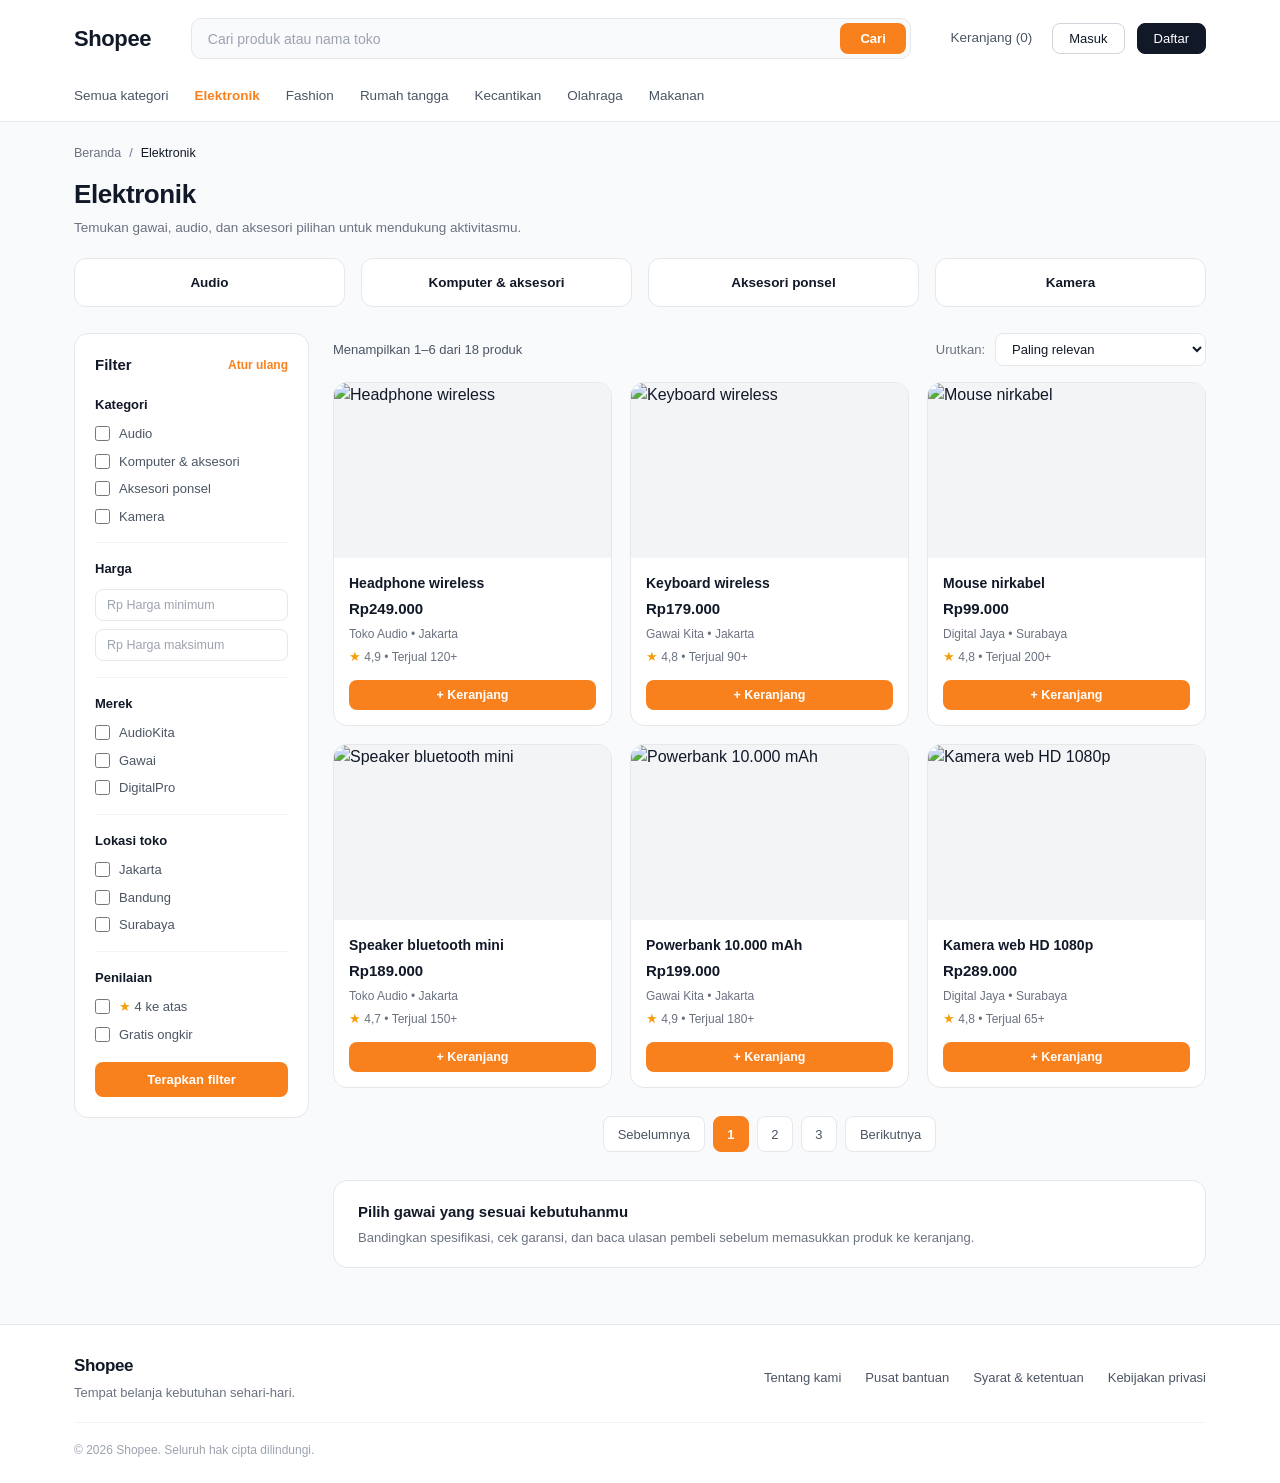
==== elektronik.html @ 7a76de89 "Add files via upload" ====
<!DOCTYPE html>
<html lang="id">
<head>
  <meta charset="UTF-8" />
  <meta name="viewport" content="width=device-width, initial-scale=1.0" />
  <title>Elektronik - Shopee</title>
  <link rel="stylesheet" href="elektronik.css" />
</head>
<body>

  <!-- Header & Navigasi Kategori -->
  <header class="site-header">
    <div class="container">
      <!-- Baris Atas Header -->
      <div class="header-top">
        <a href="index.html" class="logo">Shopee</a>

        <form class="search-bar" onsubmit="event.preventDefault();">
          <input type="text" placeholder="Cari produk atau nama toko" aria-label="Cari produk" />
          <button type="submit" class="btn-search">Cari</button>
        </form>

        <div class="header-actions">
          <a href="#" class="cart-link" id="cart-counter">Keranjang (0)</a>
          <button type="button" class="btn-outline">Masuk</button>
          <button type="button" class="btn-dark">Daftar</button>
        </div>
      </div>

      <!-- Baris Kategori -->
      <nav class="category-nav" aria-label="Kategori Produk">
        <ul>
          <li><a href="index.html">Semua kategori</a></li>
          <li><a href="elektronik.html" class="active">Elektronik</a></li>
          <li><a href="#">Fashion</a></li>
          <li><a href="#">Rumah tangga</a></li>
          <li><a href="#">Kecantikan</a></li>
          <li><a href="#">Olahraga</a></li>
          <li><a href="#">Makanan</a></li>
        </ul>
      </nav>
    </div>
  </header>

  <!-- Konten Utama -->
  <main class="container">
    <!-- Breadcrumb -->
    <nav class="breadcrumb" aria-label="Breadcrumb">
      <a href="index.html">Beranda</a>
      <span>/</span>
      <span class="current">Elektronik</span>
    </nav>

    <!-- Judul Halaman Kategori -->
    <section class="category-header">
      <h1>Elektronik</h1>
      <p>Temukan gawai, audio, dan aksesori pilihan untuk mendukung aktivitasmu.</p>
    </section>

    <!-- Subkategori Pills -->
    <section class="subcategories-grid" aria-label="Subkategori Elektronik">
      <button type="button" class="subcat-card">Audio</button>
      <button type="button" class="subcat-card">Komputer &amp; aksesori</button>
      <button type="button" class="subcat-card">Aksesori ponsel</button>
      <button type="button" class="subcat-card">Kamera</button>
    </section>

    <!-- Layout Utama: Sidebar Filter + Katalog Produk -->
    <div class="catalog-layout">
      <!-- Sidebar Filter -->
      <aside class="filter-sidebar">
        <div class="filter-header">
          <h2>Filter</h2>
          <button type="button" class="btn-reset" id="reset-filter">Atur ulang</button>
        </div>

        <form id="filter-form" onsubmit="event.preventDefault();">
          <!-- Filter Kategori -->
          <div class="filter-group">
            <h3>Kategori</h3>
            <label class="checkbox-item">
              <input type="checkbox" name="kategori" value="audio" />
              <span>Audio</span>
            </label>
            <label class="checkbox-item">
              <input type="checkbox" name="kategori" value="komputer" />
              <span>Komputer &amp; aksesori</span>
            </label>
            <label class="checkbox-item">
              <input type="checkbox" name="kategori" value="ponsel" />
              <span>Aksesori ponsel</span>
            </label>
            <label class="checkbox-item">
              <input type="checkbox" name="kategori" value="kamera" />
              <span>Kamera</span>
            </label>
          </div>

          <!-- Filter Harga -->
          <div class="filter-group">
            <h3>Harga</h3>
            <div class="price-inputs">
              <input type="text" placeholder="Rp Harga minimum" aria-label="Harga minimum" />
              <input type="text" placeholder="Rp Harga maksimum" aria-label="Harga maksimum" />
            </div>
          </div>

          <!-- Filter Merek -->
          <div class="filter-group">
            <h3>Merek</h3>
            <label class="checkbox-item">
              <input type="checkbox" name="merek" value="audiokita" />
              <span>AudioKita</span>
            </label>
            <label class="checkbox-item">
              <input type="checkbox" name="merek" value="gawai" />
              <span>Gawai</span>
            </label>
            <label class="checkbox-item">
              <input type="checkbox" name="merek" value="digitalpro" />
              <span>DigitalPro</span>
            </label>
          </div>

          <!-- Filter Lokasi Toko -->
          <div class="filter-group">
            <h3>Lokasi toko</h3>
            <label class="checkbox-item">
              <input type="checkbox" name="lokasi" value="jakarta" />
              <span>Jakarta</span>
            </label>
            <label class="checkbox-item">
              <input type="checkbox" name="lokasi" value="bandung" />
              <span>Bandung</span>
            </label>
            <label class="checkbox-item">
              <input type="checkbox" name="lokasi" value="surabaya" />
              <span>Surabaya</span>
            </label>
          </div>

          <!-- Filter Penilaian -->
          <div class="filter-group no-border">
            <h3>Penilaian</h3>
            <label class="checkbox-item">
              <input type="checkbox" name="rating" value="4plus" />
              <span><span class="star-icon">&#9733;</span> 4 ke atas</span>
            </label>
            <label class="checkbox-item">
              <input type="checkbox" name="ongkir" value="gratis" />
              <span>Gratis ongkir</span>
            </label>
          </div>

          <button type="submit" class="btn-apply-filter">Terapkan filter</button>
        </form>
      </aside>

      <!-- Bagian Kanan: Toolbar, Grid Produk, Pagination, Info Box -->
      <section class="catalog-content">
        <!-- Toolbar Atas -->
        <div class="catalog-toolbar">
          <p class="result-count">Menampilkan 1–6 dari 18 produk</p>

          <div class="sort-control">
            <label for="sort-select">Urutkan:</label>
            <select id="sort-select">
              <option value="relevan">Paling relevan</option>
              <option value="terlaris">Terlaris</option>
              <option value="termurah">Harga: Rendah ke Tinggi</option>
              <option value="termahal">Harga: Tinggi ke Rendah</option>
            </select>
          </div>
        </div>

        <!-- Grid Produk (3 Kolom x 2 Baris) -->
        <div class="product-grid">
          <!-- Produk 1 -->
          <article class="product-card">
            <div class="product-img-wrapper">
              <img
                src="https://images.unsplash.com/photo-1505740420928-5e560c06d30e?auto=format&fit=crop&w=600&q=80"
                alt="Headphone wireless"
              />
            </div>
            <div class="product-info">
              <h3 class="product-title">Headphone wireless</h3>
              <p class="product-price">Rp249.000</p>
              <p class="product-meta">Toko Audio &bull; Jakarta</p>
              <p class="product-rating"><span class="star-icon">&#9733;</span> 4,9 &bull; Terjual 120+</p>
              <button type="button" class="btn-add-cart">+ Keranjang</button>
            </div>
          </article>

          <!-- Produk 2 -->
          <article class="product-card">
            <div class="product-img-wrapper">
              <img
                src="https://images.unsplash.com/photo-1587829741301-dc798b83add3?auto=format&fit=crop&w=600&q=80"
                alt="Keyboard wireless"
              />
            </div>
            <div class="product-info">
              <h3 class="product-title">Keyboard wireless</h3>
              <p class="product-price">Rp179.000</p>
              <p class="product-meta">Gawai Kita &bull; Jakarta</p>
              <p class="product-rating"><span class="star-icon">&#9733;</span> 4,8 &bull; Terjual 90+</p>
              <button type="button" class="btn-add-cart">+ Keranjang</button>
            </div>
          </article>

          <!-- Produk 3 -->
          <article class="product-card">
            <div class="product-img-wrapper">
              <img
                src="https://images.unsplash.com/photo-1527864550417-7fd91fc51a46?auto=format&fit=crop&w=600&q=80"
                alt="Mouse nirkabel"
              />
            </div>
            <div class="product-info">
              <h3 class="product-title">Mouse nirkabel</h3>
              <p class="product-price">Rp99.000</p>
              <p class="product-meta">Digital Jaya &bull; Surabaya</p>
              <p class="product-rating"><span class="star-icon">&#9733;</span> 4,8 &bull; Terjual 200+</p>
              <button type="button" class="btn-add-cart">+ Keranjang</button>
            </div>
          </article>

          <!-- Produk 4 -->
          <article class="product-card">
            <div class="product-img-wrapper">
              <img
                src="https://images.unsplash.com/photo-1608043152269-423dbba4e7e1?auto=format&fit=crop&w=600&q=80"
                alt="Speaker bluetooth mini"
              />
            </div>
            <div class="product-info">
              <h3 class="product-title">Speaker bluetooth mini</h3>
              <p class="product-price">Rp189.000</p>
              <p class="product-meta">Toko Audio &bull; Jakarta</p>
              <p class="product-rating"><span class="star-icon">&#9733;</span> 4,7 &bull; Terjual 150+</p>
              <button type="button" class="btn-add-cart">+ Keranjang</button>
            </div>
          </article>

          <!-- Produk 5 -->
          <article class="product-card">
            <div class="product-img-wrapper">
              <img
                src="https://images.unsplash.com/photo-1609091839311-d5365f9ff1c5?auto=format&fit=crop&w=600&q=80"
                alt="Powerbank 10.000 mAh"
              />
            </div>
            <div class="product-info">
              <h3 class="product-title">Powerbank 10.000 mAh</h3>
              <p class="product-price">Rp199.000</p>
              <p class="product-meta">Gawai Kita &bull; Jakarta</p>
              <p class="product-rating"><span class="star-icon">&#9733;</span> 4,9 &bull; Terjual 180+</p>
              <button type="button" class="btn-add-cart">+ Keranjang</button>
            </div>
          </article>

          <!-- Produk 6 -->
          <article class="product-card">
            <div class="product-img-wrapper">
              <img
                src="https://images.unsplash.com/photo-1588508065123-287b28e013da?auto=format&fit=crop&w=600&q=80"
                alt="Kamera web HD 1080p"
              />
            </div>
            <div class="product-info">
              <h3 class="product-title">Kamera web HD 1080p</h3>
              <p class="product-price">Rp289.000</p>
              <p class="product-meta">Digital Jaya &bull; Surabaya</p>
              <p class="product-rating"><span class="star-icon">&#9733;</span> 4,8 &bull; Terjual 65+</p>
              <button type="button" class="btn-add-cart">+ Keranjang</button>
            </div>
          </article>
        </div>

        <!-- Pagination -->
        <nav class="pagination" aria-label="Navigasi Halaman">
          <button type="button" class="page-btn">Sebelumnya</button>
          <button type="button" class="page-num active">1</button>
          <button type="button" class="page-num">2</button>
          <button type="button" class="page-num">3</button>
          <button type="button" class="page-btn">Berikutnya</button>
        </nav>

        <!-- Kotak Panduan Bawah -->
        <div class="info-banner">
          <h3>Pilih gawai yang sesuai kebutuhanmu</h3>
          <p>Bandingkan spesifikasi, cek garansi, dan baca ulasan pembeli sebelum memasukkan produk ke keranjang.</p>
        </div>
      </section>
    </div>
  </main>

  <!-- Footer -->
  <footer class="site-footer">
    <div class="container">
      <div class="footer-top">
        <div class="footer-brand">
          <span class="logo">Shopee</span>
          <p>Tempat belanja kebutuhan sehari-hari.</p>
        </div>

        <nav class="footer-links" aria-label="Tautan Footer">
          <a href="#">Tentang kami</a>
          <a href="#">Pusat bantuan</a>
          <a href="#">Syarat &amp; ketentuan</a>
          <a href="#">Kebijakan privasi</a>
        </nav>
      </div>

      <div class="footer-bottom">
        <p>&copy; 2026 Shopee. Seluruh hak cipta dilindungi.</p>
      </div>
    </div>
  </footer>

  <!-- Interaksi Sederhana -->
  <script>
    // Tambah ke keranjang
    let count = 0;
    const cartCounter = document.getElementById('cart-counter');
    document.querySelectorAll('.btn-add-cart').forEach(btn => {
      btn.addEventListener('click', () => {
        count++;
        cartCounter.textContent = `Keranjang (${count})`;
      });
    });

    // Reset Filter
    document.getElementById('reset-filter').addEventListener('click', () => {
      document.getElementById('filter-form').reset();
    });

    // Subkategori pill toggle
    document.querySelectorAll('.subcat-card').forEach(card => {
      card.addEventListener('click', () => {
        card.classList.toggle('active');
      });
    });

    // Pagination nomor halaman
    const pageNums = document.querySelectorAll('.page-num');
    pageNums.forEach(num => {
      num.addEventListener('click', () => {
        pageNums.forEach(n => n.classList.remove('active'));
        num.classList.add('active');
      });
    });
  </script>

</body>
</html>
---- elektronik.css ----
/* Reset & Base Styles */
* {
  margin: 0;
  padding: 0;
  box-sizing: border-box;
}

:root {
  --bg-page: #f8fafc;
  --bg-white: #ffffff;
  --bg-dark: #111827;
  --primary-orange: #f9811d;
  --primary-orange-hover: #e57010;
  --star-color: #f59e0b;
  --text-main: #111827;
  --text-secondary: #4b5563;
  --text-muted: #6b7280;
  --border-light: #e5e7eb;
}

body {
  font-family: -apple-system, BlinkMacSystemFont, "Segoe UI", Roboto, Helvetica, Arial, sans-serif;
  background-color: var(--bg-page);
  color: var(--text-main);
  line-height: 1.5;
  -webkit-font-smoothing: antialiased;
}

a {
  text-decoration: none;
  color: inherit;
}

.container {
  max-width: 1180px;
  margin: 0 auto;
  padding: 0 24px;
}

/* ================= HEADER ================= */
.site-header {
  background-color: var(--bg-white);
  border-bottom: 1px solid var(--border-light);
}

.header-top {
  display: flex;
  align-items: center;
  justify-content: space-between;
  gap: 24px;
  padding: 18px 0 14px;
}

.logo {
  font-size: 22px;
  font-weight: 800;
  color: var(--text-main);
  letter-spacing: -0.4px;
  flex-shrink: 0;
}

.search-bar {
  flex: 1;
  max-width: 720px;
  display: flex;
  align-items: center;
  background-color: var(--bg-page);
  border: 1px solid var(--border-light);
  border-radius: 10px;
  padding: 4px 4px 4px 16px;
}

.search-bar input {
  flex: 1;
  border: none;
  background: transparent;
  font-size: 14px;
  color: var(--text-main);
  outline: none;
}

.search-bar input::placeholder {
  color: #9ca3af;
}

.btn-search {
  background-color: var(--primary-orange);
  color: #ffffff;
  border: none;
  border-radius: 8px;
  padding: 8px 20px;
  font-size: 13px;
  font-weight: 600;
  cursor: pointer;
  transition: background-color 0.2s ease;
}

.btn-search:hover {
  background-color: var(--primary-orange-hover);
}

.header-actions {
  display: flex;
  align-items: center;
  gap: 12px;
  flex-shrink: 0;
}

.cart-link {
  font-size: 13.5px;
  font-weight: 500;
  color: var(--text-secondary);
  margin-right: 8px;
}

.cart-link:hover {
  color: var(--text-main);
}

.btn-outline {
  background-color: var(--bg-white);
  border: 1px solid #d1d5db;
  color: var(--text-main);
  padding: 7px 16px;
  border-radius: 8px;
  font-size: 13px;
  font-weight: 500;
  cursor: pointer;
  transition: background-color 0.2s ease;
}

.btn-outline:hover {
  background-color: #f3f4f6;
}

.btn-dark {
  background-color: var(--bg-dark);
  border: 1px solid var(--bg-dark);
  color: #ffffff;
  padding: 7px 16px;
  border-radius: 8px;
  font-size: 13px;
  font-weight: 500;
  cursor: pointer;
  transition: opacity 0.2s ease;
}

.btn-dark:hover {
  opacity: 0.9;
}

.category-nav {
  padding: 10px 0 14px;
}

.category-nav ul {
  display: flex;
  align-items: center;
  gap: 26px;
  list-style: none;
  overflow-x: auto;
}

.category-nav a {
  font-size: 13.5px;
  font-weight: 500;
  color: var(--text-secondary);
  white-space: nowrap;
  transition: color 0.2s ease;
}

.category-nav a:hover {
  color: var(--primary-orange);
}

.category-nav a.active {
  color: var(--primary-orange);
  font-weight: 600;
}

/* ================= BREADCRUMB & TITLE ================= */
.breadcrumb {
  display: flex;
  align-items: center;
  gap: 8px;
  font-size: 12.5px;
  color: var(--text-muted);
  margin-top: 22px;
}

.breadcrumb a:hover {
  color: var(--primary-orange);
}

.breadcrumb .current {
  color: var(--text-main);
  font-weight: 500;
}

.category-header {
  margin-top: 12px;
  margin-bottom: 20px;
}

.category-header h1 {
  font-size: 26px;
  font-weight: 700;
  color: var(--text-main);
  letter-spacing: -0.4px;
}

.category-header p {
  font-size: 13.5px;
  color: var(--text-muted);
  margin-top: 4px;
}

/* ================= SUBCATEGORIES ================= */
.subcategories-grid {
  display: grid;
  grid-template-columns: repeat(4, 1fr);
  gap: 16px;
  margin-bottom: 26px;
}

.subcat-card {
  background-color: var(--bg-white);
  border: 1px solid var(--border-light);
  border-radius: 12px;
  padding: 16px 20px;
  font-size: 13.5px;
  font-weight: 600;
  color: var(--text-main);
  text-align: center;
  cursor: pointer;
  transition: all 0.2s ease;
}

.subcat-card:hover {
  border-color: var(--primary-orange);
  color: var(--primary-orange);
}

.subcat-card.active {
  border-color: var(--primary-orange);
  background-color: #fff7ed;
  color: var(--primary-orange);
}

/* ================= CATALOG LAYOUT ================= */
.catalog-layout {
  display: grid;
  grid-template-columns: 235px 1fr;
  gap: 24px;
  align-items: start;
  margin-bottom: 56px;
}

/* Sidebar Filter */
.filter-sidebar {
  background-color: var(--bg-white);
  border: 1px solid var(--border-light);
  border-radius: 14px;
  padding: 20px;
}

.filter-header {
  display: flex;
  align-items: center;
  justify-content: space-between;
  margin-bottom: 18px;
}

.filter-header h2 {
  font-size: 15px;
  font-weight: 700;
  color: var(--text-main);
}

.btn-reset {
  background: none;
  border: none;
  font-size: 12px;
  font-weight: 600;
  color: var(--primary-orange);
  cursor: pointer;
}

.btn-reset:hover {
  text-decoration: underline;
}

.filter-group {
  padding-bottom: 16px;
  margin-bottom: 16px;
  border-bottom: 1px solid #f3f4f6;
}

.filter-group.no-border {
  border-bottom: none;
  margin-bottom: 14px;
  padding-bottom: 4px;
}

.filter-group h3 {
  font-size: 13px;
  font-weight: 600;
  color: var(--text-main);
  margin-bottom: 10px;
}

.checkbox-item {
  display: flex;
  align-items: center;
  gap: 9px;
  font-size: 13px;
  color: var(--text-secondary);
  margin-bottom: 8px;
  cursor: pointer;
}

.checkbox-item:last-child {
  margin-bottom: 0;
}

.checkbox-item input[type="checkbox"] {
  width: 15px;
  height: 15px;
  accent-color: var(--primary-orange);
  border-radius: 4px;
  cursor: pointer;
}

.price-inputs {
  display: flex;
  flex-direction: column;
  gap: 8px;
}

.price-inputs input {
  width: 100%;
  padding: 8px 11px;
  font-size: 12.5px;
  border: 1px solid var(--border-light);
  border-radius: 8px;
  color: var(--text-main);
  outline: none;
}

.price-inputs input::placeholder {
  color: #9ca3af;
}

.price-inputs input:focus {
  border-color: var(--primary-orange);
}

.star-icon {
  color: var(--star-color);
  font-size: 13px;
}

.btn-apply-filter {
  width: 100%;
  background-color: var(--primary-orange);
  color: #ffffff;
  border: none;
  border-radius: 8px;
  padding: 10px 14px;
  font-size: 13px;
  font-weight: 600;
  cursor: pointer;
  transition: background-color 0.2s ease;
}

.btn-apply-filter:hover {
  background-color: var(--primary-orange-hover);
}

/* Catalog Right Content */
.catalog-toolbar {
  display: flex;
  align-items: center;
  justify-content: space-between;
  margin-bottom: 16px;
}

.result-count {
  font-size: 13px;
  color: var(--text-secondary);
}

.sort-control {
  display: flex;
  align-items: center;
  gap: 10px;
}

.sort-control label {
  font-size: 13px;
  color: var(--text-muted);
}

.sort-control select {
  background-color: var(--bg-white);
  border: 1px solid var(--border-light);
  border-radius: 8px;
  padding: 7px 32px 7px 12px;
  font-size: 13px;
  color: var(--text-main);
  outline: none;
  cursor: pointer;
}

/* Product Grid (3 Columns) */
.product-grid {
  display: grid;
  grid-template-columns: repeat(3, 1fr);
  gap: 18px;
}

.product-card {
  background-color: var(--bg-white);
  border: 1px solid var(--border-light);
  border-radius: 14px;
  overflow: hidden;
  display: flex;
  flex-direction: column;
  transition: transform 0.2s ease, box-shadow 0.2s ease;
}

.product-card:hover {
  transform: translateY(-3px);
  box-shadow: 0 10px 20px rgba(0, 0, 0, 0.04);
}

.product-img-wrapper {
  width: 100%;
  height: 175px;
  background-color: #f3f4f6;
  overflow: hidden;
}

.product-img-wrapper img {
  width: 100%;
  height: 100%;
  object-fit: cover;
  display: block;
}

.product-info {
  padding: 15px;
  display: flex;
  flex-direction: column;
  flex: 1;
}

.product-title {
  font-size: 14px;
  font-weight: 600;
  color: var(--text-main);
  margin-bottom: 4px;
}

.product-price {
  font-size: 15px;
  font-weight: 700;
  color: var(--text-main);
  margin-bottom: 4px;
}

.product-meta {
  font-size: 12px;
  color: var(--text-muted);
  margin-bottom: 4px;
}

.product-rating {
  font-size: 12px;
  color: var(--text-muted);
  margin-bottom: 14px;
}

.btn-add-cart {
  margin-top: auto;
  width: 100%;
  background-color: var(--primary-orange);
  color: #ffffff;
  border: none;
  border-radius: 8px;
  padding: 8px 12px;
  font-size: 12.5px;
  font-weight: 600;
  cursor: pointer;
  transition: background-color 0.2s ease;
}

.btn-add-cart:hover {
  background-color: var(--primary-orange-hover);
}

/* Pagination */
.pagination {
  display: flex;
  align-items: center;
  justify-content: center;
  gap: 8px;
  margin-top: 28px;
}

.page-btn,
.page-num {
  background-color: var(--bg-white);
  border: 1px solid var(--border-light);
  border-radius: 8px;
  height: 36px;
  font-size: 13px;
  font-weight: 500;
  color: var(--text-secondary);
  cursor: pointer;
  transition: all 0.2s ease;
}

.page-btn {
  padding: 0 14px;
}

.page-num {
  width: 36px;
  display: inline-flex;
  align-items: center;
  justify-content: center;
}

.page-btn:hover,
.page-num:hover {
  border-color: var(--primary-orange);
  color: var(--primary-orange);
}

.page-num.active {
  background-color: var(--primary-orange);
  border-color: var(--primary-orange);
  color: #ffffff;
  font-weight: 600;
}

/* Info Banner */
.info-banner {
  margin-top: 28px;
  background-color: var(--bg-white);
  border: 1px solid var(--border-light);
  border-radius: 14px;
  padding: 20px 24px;
}

.info-banner h3 {
  font-size: 15px;
  font-weight: 700;
  color: var(--text-main);
  margin-bottom: 4px;
}

.info-banner p {
  font-size: 13px;
  color: var(--text-muted);
}

/* ================= FOOTER ================= */
.site-footer {
  background-color: var(--bg-white);
  border-top: 1px solid var(--border-light);
  padding: 28px 0 24px;
}

.footer-top {
  display: flex;
  align-items: center;
  justify-content: space-between;
  flex-wrap: wrap;
  gap: 16px;
  padding-bottom: 20px;
  border-bottom: 1px solid #f3f4f6;
}

.footer-brand .logo {
  font-size: 17px;
  display: block;
  margin-bottom: 4px;
}

.footer-brand p {
  font-size: 13px;
  color: var(--text-muted);
}

.footer-links {
  display: flex;
  align-items: center;
  flex-wrap: wrap;
  gap: 24px;
}

.footer-links a {
  font-size: 13px;
  color: var(--text-secondary);
  transition: color 0.2s ease;
}

.footer-links a:hover {
  color: var(--text-main);
}

.footer-bottom {
  padding-top: 18px;
}

.footer-bottom p {
  font-size: 12px;
  color: #9ca3af;
}

/* ================= RESPONSIVE ================= */
@media (max-width: 992px) {
  .catalog-layout {
    grid-template-columns: 1fr;
  }

  .subcategories-grid {
    grid-template-columns: repeat(2, 1fr);
  }
}

@media (max-width: 768px) {
  .header-top {
    flex-wrap: wrap;
  }

  .search-bar {
    order: 3;
    max-width: 100%;
    flex-basis: 100%;
  }

  .product-grid {
    grid-template-columns: repeat(2, 1fr);
  }
}

@media (max-width: 480px) {
  .subcategories-grid,
  .product-grid {
    grid-template-columns: 1fr;
  }

  .catalog-toolbar {
    flex-direction: column;
    align-items: flex-start;
    gap: 10px;
  }
}
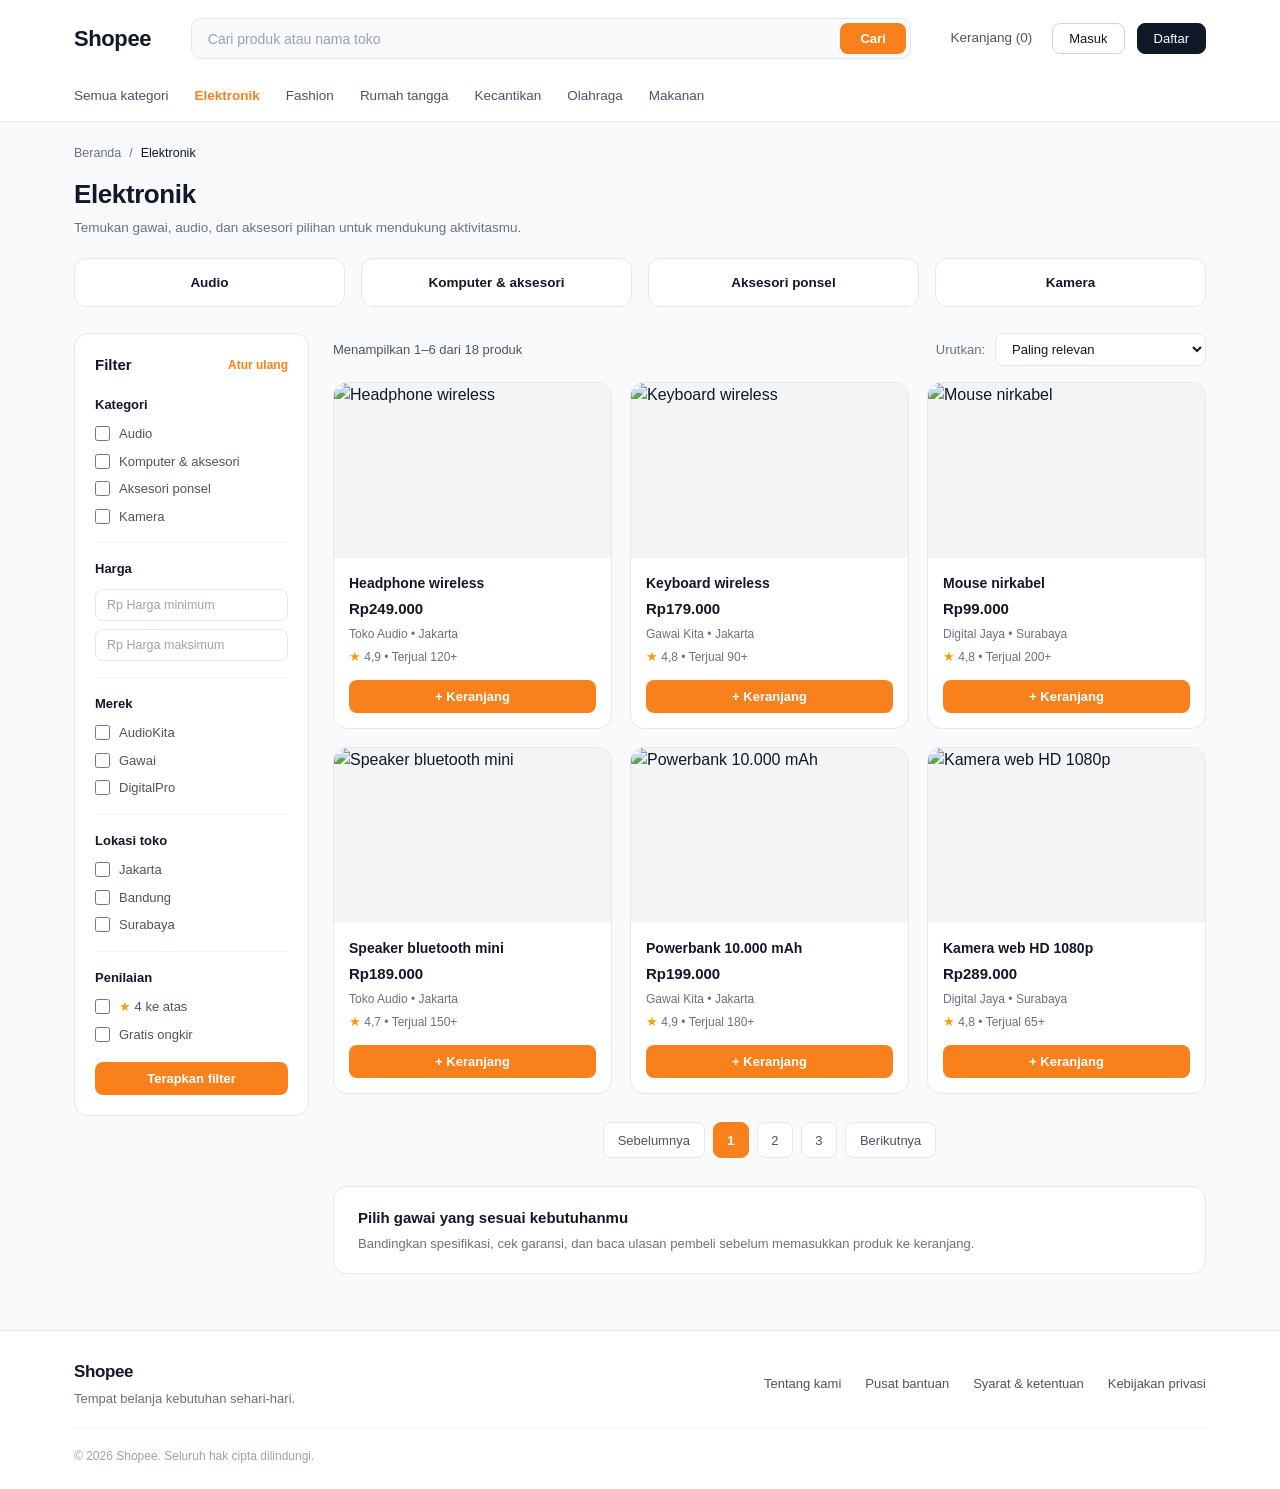
==== commit d150c92b: "Refactor elektronik.html structure and scripts" ====
--- a/elektronik.html
+++ b/elektronik.html
@@ -7,27 +7,20 @@
   <link rel="stylesheet" href="elektronik.css" />
 </head>
 <body>
-
-  <!-- Header & Navigasi Kategori -->
   <header class="site-header">
     <div class="container">
-      <!-- Baris Atas Header -->
       <div class="header-top">
         <a href="index.html" class="logo">Shopee</a>
-
-        <form class="search-bar" onsubmit="event.preventDefault();">
+        <form class="search-bar" onsubmit="return false">
           <input type="text" placeholder="Cari produk atau nama toko" aria-label="Cari produk" />
-          <button type="submit" class="btn-search">Cari</button>
+          <button type="submit" class="btn btn-orange">Cari</button>
         </form>
-
         <div class="header-actions">
           <a href="#" class="cart-link" id="cart-counter">Keranjang (0)</a>
-          <button type="button" class="btn-outline">Masuk</button>
-          <button type="button" class="btn-dark">Daftar</button>
+          <button type="button" class="btn btn-outline">Masuk</button>
+          <button type="button" class="btn btn-dark">Daftar</button>
         </div>
       </div>
-
-      <!-- Baris Kategori -->
       <nav class="category-nav" aria-label="Kategori Produk">
         <ul>
           <li><a href="index.html">Semua kategori</a></li>
@@ -42,126 +35,27 @@
     </div>
   </header>
 
-  <!-- Konten Utama -->
   <main class="container">
-    <!-- Breadcrumb -->
     <nav class="breadcrumb" aria-label="Breadcrumb">
-      <a href="index.html">Beranda</a>
-      <span>/</span>
-      <span class="current">Elektronik</span>
+      <a href="index.html">Beranda</a> / <span class="current">Elektronik</span>
     </nav>
-
-    <!-- Judul Halaman Kategori -->
     <section class="category-header">
       <h1>Elektronik</h1>
       <p>Temukan gawai, audio, dan aksesori pilihan untuk mendukung aktivitasmu.</p>
     </section>
+    <section class="subcategories-grid" id="subcategories" aria-label="Subkategori Elektronik"></section>
 
-    <!-- Subkategori Pills -->
-    <section class="subcategories-grid" aria-label="Subkategori Elektronik">
-      <button type="button" class="subcat-card">Audio</button>
-      <button type="button" class="subcat-card">Komputer &amp; aksesori</button>
-      <button type="button" class="subcat-card">Aksesori ponsel</button>
-      <button type="button" class="subcat-card">Kamera</button>
-    </section>
-
-    <!-- Layout Utama: Sidebar Filter + Katalog Produk -->
     <div class="catalog-layout">
-      <!-- Sidebar Filter -->
       <aside class="filter-sidebar">
         <div class="filter-header">
           <h2>Filter</h2>
-          <button type="button" class="btn-reset" id="reset-filter">Atur ulang</button>
+          <button type="reset" form="filter-form" class="btn-reset">Atur ulang</button>
         </div>
-
-        <form id="filter-form" onsubmit="event.preventDefault();">
-          <!-- Filter Kategori -->
-          <div class="filter-group">
-            <h3>Kategori</h3>
-            <label class="checkbox-item">
-              <input type="checkbox" name="kategori" value="audio" />
-              <span>Audio</span>
-            </label>
-            <label class="checkbox-item">
-              <input type="checkbox" name="kategori" value="komputer" />
-              <span>Komputer &amp; aksesori</span>
-            </label>
-            <label class="checkbox-item">
-              <input type="checkbox" name="kategori" value="ponsel" />
-              <span>Aksesori ponsel</span>
-            </label>
-            <label class="checkbox-item">
-              <input type="checkbox" name="kategori" value="kamera" />
-              <span>Kamera</span>
-            </label>
-          </div>
-
-          <!-- Filter Harga -->
-          <div class="filter-group">
-            <h3>Harga</h3>
-            <div class="price-inputs">
-              <input type="text" placeholder="Rp Harga minimum" aria-label="Harga minimum" />
-              <input type="text" placeholder="Rp Harga maksimum" aria-label="Harga maksimum" />
-            </div>
-          </div>
-
-          <!-- Filter Merek -->
-          <div class="filter-group">
-            <h3>Merek</h3>
-            <label class="checkbox-item">
-              <input type="checkbox" name="merek" value="audiokita" />
-              <span>AudioKita</span>
-            </label>
-            <label class="checkbox-item">
-              <input type="checkbox" name="merek" value="gawai" />
-              <span>Gawai</span>
-            </label>
-            <label class="checkbox-item">
-              <input type="checkbox" name="merek" value="digitalpro" />
-              <span>DigitalPro</span>
-            </label>
-          </div>
-
-          <!-- Filter Lokasi Toko -->
-          <div class="filter-group">
-            <h3>Lokasi toko</h3>
-            <label class="checkbox-item">
-              <input type="checkbox" name="lokasi" value="jakarta" />
-              <span>Jakarta</span>
-            </label>
-            <label class="checkbox-item">
-              <input type="checkbox" name="lokasi" value="bandung" />
-              <span>Bandung</span>
-            </label>
-            <label class="checkbox-item">
-              <input type="checkbox" name="lokasi" value="surabaya" />
-              <span>Surabaya</span>
-            </label>
-          </div>
-
-          <!-- Filter Penilaian -->
-          <div class="filter-group no-border">
-            <h3>Penilaian</h3>
-            <label class="checkbox-item">
-              <input type="checkbox" name="rating" value="4plus" />
-              <span><span class="star-icon">&#9733;</span> 4 ke atas</span>
-            </label>
-            <label class="checkbox-item">
-              <input type="checkbox" name="ongkir" value="gratis" />
-              <span>Gratis ongkir</span>
-            </label>
-          </div>
-
-          <button type="submit" class="btn-apply-filter">Terapkan filter</button>
-        </form>
+        <form id="filter-form" onsubmit="return false"></form>
       </aside>
-
-      <!-- Bagian Kanan: Toolbar, Grid Produk, Pagination, Info Box -->
       <section class="catalog-content">
-        <!-- Toolbar Atas -->
         <div class="catalog-toolbar">
           <p class="result-count">Menampilkan 1–6 dari 18 produk</p>
-
           <div class="sort-control">
             <label for="sort-select">Urutkan:</label>
             <select id="sort-select">
@@ -173,112 +67,8 @@
           </div>
         </div>
 
-        <!-- Grid Produk (3 Kolom x 2 Baris) -->
-        <div class="product-grid">
-          <!-- Produk 1 -->
-          <article class="product-card">
-            <div class="product-img-wrapper">
-              <img
-                src="https://images.unsplash.com/photo-1505740420928-5e560c06d30e?auto=format&fit=crop&w=600&q=80"
-                alt="Headphone wireless"
-              />
-            </div>
-            <div class="product-info">
-              <h3 class="product-title">Headphone wireless</h3>
-              <p class="product-price">Rp249.000</p>
-              <p class="product-meta">Toko Audio &bull; Jakarta</p>
-              <p class="product-rating"><span class="star-icon">&#9733;</span> 4,9 &bull; Terjual 120+</p>
-              <button type="button" class="btn-add-cart">+ Keranjang</button>
-            </div>
-          </article>
+        <div class="product-grid" id="product-grid"></div>
 
-          <!-- Produk 2 -->
-          <article class="product-card">
-            <div class="product-img-wrapper">
-              <img
-                src="https://images.unsplash.com/photo-1587829741301-dc798b83add3?auto=format&fit=crop&w=600&q=80"
-                alt="Keyboard wireless"
-              />
-            </div>
-            <div class="product-info">
-              <h3 class="product-title">Keyboard wireless</h3>
-              <p class="product-price">Rp179.000</p>
-              <p class="product-meta">Gawai Kita &bull; Jakarta</p>
-              <p class="product-rating"><span class="star-icon">&#9733;</span> 4,8 &bull; Terjual 90+</p>
-              <button type="button" class="btn-add-cart">+ Keranjang</button>
-            </div>
-          </article>
-
-          <!-- Produk 3 -->
-          <article class="product-card">
-            <div class="product-img-wrapper">
-              <img
-                src="https://images.unsplash.com/photo-1527864550417-7fd91fc51a46?auto=format&fit=crop&w=600&q=80"
-                alt="Mouse nirkabel"
-              />
-            </div>
-            <div class="product-info">
-              <h3 class="product-title">Mouse nirkabel</h3>
-              <p class="product-price">Rp99.000</p>
-              <p class="product-meta">Digital Jaya &bull; Surabaya</p>
-              <p class="product-rating"><span class="star-icon">&#9733;</span> 4,8 &bull; Terjual 200+</p>
-              <button type="button" class="btn-add-cart">+ Keranjang</button>
-            </div>
-          </article>
-
-          <!-- Produk 4 -->
-          <article class="product-card">
-            <div class="product-img-wrapper">
-              <img
-                src="https://images.unsplash.com/photo-1608043152269-423dbba4e7e1?auto=format&fit=crop&w=600&q=80"
-                alt="Speaker bluetooth mini"
-              />
-            </div>
-            <div class="product-info">
-              <h3 class="product-title">Speaker bluetooth mini</h3>
-              <p class="product-price">Rp189.000</p>
-              <p class="product-meta">Toko Audio &bull; Jakarta</p>
-              <p class="product-rating"><span class="star-icon">&#9733;</span> 4,7 &bull; Terjual 150+</p>
-              <button type="button" class="btn-add-cart">+ Keranjang</button>
-            </div>
-          </article>
-
-          <!-- Produk 5 -->
-          <article class="product-card">
-            <div class="product-img-wrapper">
-              <img
-                src="https://images.unsplash.com/photo-1609091839311-d5365f9ff1c5?auto=format&fit=crop&w=600&q=80"
-                alt="Powerbank 10.000 mAh"
-              />
-            </div>
-            <div class="product-info">
-              <h3 class="product-title">Powerbank 10.000 mAh</h3>
-              <p class="product-price">Rp199.000</p>
-              <p class="product-meta">Gawai Kita &bull; Jakarta</p>
-              <p class="product-rating"><span class="star-icon">&#9733;</span> 4,9 &bull; Terjual 180+</p>
-              <button type="button" class="btn-add-cart">+ Keranjang</button>
-            </div>
-          </article>
-
-          <!-- Produk 6 -->
-          <article class="product-card">
-            <div class="product-img-wrapper">
-              <img
-                src="https://images.unsplash.com/photo-1588508065123-287b28e013da?auto=format&fit=crop&w=600&q=80"
-                alt="Kamera web HD 1080p"
-              />
-            </div>
-            <div class="product-info">
-              <h3 class="product-title">Kamera web HD 1080p</h3>
-              <p class="product-price">Rp289.000</p>
-              <p class="product-meta">Digital Jaya &bull; Surabaya</p>
-              <p class="product-rating"><span class="star-icon">&#9733;</span> 4,8 &bull; Terjual 65+</p>
-              <button type="button" class="btn-add-cart">+ Keranjang</button>
-            </div>
-          </article>
-        </div>
-
-        <!-- Pagination -->
         <nav class="pagination" aria-label="Navigasi Halaman">
           <button type="button" class="page-btn">Sebelumnya</button>
           <button type="button" class="page-num active">1</button>
@@ -287,7 +77,6 @@
           <button type="button" class="page-btn">Berikutnya</button>
         </nav>
 
-        <!-- Kotak Panduan Bawah -->
         <div class="info-banner">
           <h3>Pilih gawai yang sesuai kebutuhanmu</h3>
           <p>Bandingkan spesifikasi, cek garansi, dan baca ulasan pembeli sebelum memasukkan produk ke keranjang.</p>
@@ -296,7 +85,6 @@
     </div>
   </main>
 
-  <!-- Footer -->
   <footer class="site-footer">
     <div class="container">
       <div class="footer-top">
@@ -304,7 +92,6 @@
           <span class="logo">Shopee</span>
           <p>Tempat belanja kebutuhan sehari-hari.</p>
         </div>
-
         <nav class="footer-links" aria-label="Tautan Footer">
           <a href="#">Tentang kami</a>
           <a href="#">Pusat bantuan</a>
@@ -312,46 +99,66 @@
           <a href="#">Kebijakan privasi</a>
         </nav>
       </div>
-
-      <div class="footer-bottom">
-        <p>&copy; 2026 Shopee. Seluruh hak cipta dilindungi.</p>
-      </div>
+      <p class="footer-bottom">&copy; 2026 Shopee. Seluruh hak cipta dilindungi.</p>
     </div>
   </footer>
 
-  <!-- Interaksi Sederhana -->
   <script>
-    // Tambah ke keranjang
+    const $ = s => document.querySelector(s);
+    const checks = (name, items) => items.map(([v, label]) =>
+      `<label class="checkbox-item"><input type="checkbox" name="${name}" value="${v}" /><span>${label}</span></label>`).join('');
+
+    // Subkategori (dipakai juga untuk filter Kategori)
+    const subcats = [['audio', 'Audio'], ['komputer', 'Komputer &amp; aksesori'], ['ponsel', 'Aksesori ponsel'], ['kamera', 'Kamera']];
+    $('#subcategories').innerHTML = subcats.map(([, l]) => `<button type="button" class="subcat-card">${l}</button>`).join('');
+    $('#subcategories').onclick = e => e.target.matches('.subcat-card') && e.target.classList.toggle('active');
+
+    // Filter
+    const price = ['Harga minimum', 'Harga maksimum'].map(l => `<input type="text" placeholder="Rp ${l}" aria-label="${l}" />`).join('');
+    const filters = {
+      'Kategori': checks('kategori', subcats),
+      'Harga': `<div class="price-inputs">${price}</div>`,
+      'Merek': checks('merek', [['audiokita', 'AudioKita'], ['gawai', 'Gawai'], ['digitalpro', 'DigitalPro']]),
+      'Lokasi toko': checks('lokasi', [['jakarta', 'Jakarta'], ['bandung', 'Bandung'], ['surabaya', 'Surabaya']]),
+      'Penilaian': checks('rating', [['4plus', '<span class="star-icon">&#9733;</span> 4 ke atas']]) + 
+      checks('ongkir', [['gratis', 'Gratis ongkir']])
+    };
+    $('#filter-form').innerHTML =
+      Object.entries(filters).map(([title, html]) => `<div class="filter-group"><h3>${title}</h3>${html}</div>`).join('') +
+      '<button type="submit" class="btn btn-orange btn-block">Terapkan filter</button>';
+
+    // Produk: [judul, harga, toko, kota, rating, terjual, id foto Unsplash]
+    const products = [
+      ['Headphone wireless', '249.000', 'Toko Audio', 'Jakarta', '4,9', '120+', '1505740420928-5e560c06d30e'],
+      ['Keyboard wireless', '179.000', 'Gawai Kita', 'Jakarta', '4,8', '90+', '1587829741301-dc798b83add3'],
+      ['Mouse nirkabel', '99.000', 'Digital Jaya', 'Surabaya', '4,8', '200+', '1527864550417-7fd91fc51a46'],
+      ['Speaker bluetooth mini', '189.000', 'Toko Audio', 'Jakarta', '4,7', '150+', '1608043152269-423dbba4e7e1'],
+      ['Powerbank 10.000 mAh', '199.000', 'Gawai Kita', 'Jakarta', '4,9', '180+', '1609091839311-d5365f9ff1c5'],
+      ['Kamera web HD 1080p', '289.000', 'Digital Jaya', 'Surabaya', '4,8', '65+', '1588508065123-287b28e013da']
+    ];
+    $('#product-grid').innerHTML = products.map(([title, price, shop, city, rate, sold, img]) => `
+      <article class="product-card">
+        <div class="product-img-wrapper"><img src="https://images.unsplash.com/photo-${img}?auto=format&fit=crop&w=600&q=80" 
+          alt="${title}" loading="lazy" /></div>
+        <div class="product-info">
+          <h3 class="product-title">${title}</h3>
+          <p class="product-price">Rp${price}</p>
+          <p class="product-meta">${shop} &bull; ${city}</p>
+          <p class="product-rating"><span class="star-icon">&#9733;</span> ${rate} &bull; Terjual ${sold}</p>
+          <button type="button" class="btn btn-orange btn-block">+ Keranjang</button>
+        </div>
+      </article>`).join('');
+
+    // Keranjang
     let count = 0;
-    const cartCounter = document.getElementById('cart-counter');
-    document.querySelectorAll('.btn-add-cart').forEach(btn => {
-      btn.addEventListener('click', () => {
-        count++;
-        cartCounter.textContent = `Keranjang (${count})`;
-      });
-    });
+    $('#product-grid').onclick = e => e.target.matches('.btn') && ($('#cart-counter').textContent = `Keranjang (${++count})`);
 
-    // Reset Filter
-    document.getElementById('reset-filter').addEventListener('click', () => {
-      document.getElementById('filter-form').reset();
-    });
-
-    // Subkategori pill toggle
-    document.querySelectorAll('.subcat-card').forEach(card => {
-      card.addEventListener('click', () => {
-        card.classList.toggle('active');
-      });
-    });
-
-    // Pagination nomor halaman
-    const pageNums = document.querySelectorAll('.page-num');
-    pageNums.forEach(num => {
-      num.addEventListener('click', () => {
-        pageNums.forEach(n => n.classList.remove('active'));
-        num.classList.add('active');
-      });
-    });
+    // Paginasi
+    $('.pagination').onclick = e => {
+      if (!e.target.matches('.page-num')) return;
+      $('.page-num.active').classList.remove('active');
+      e.target.classList.add('active');
+    };
   </script>
-
 </body>
-</html>+</html>
--- a/elektronik.css
+++ b/elektronik.css
@@ -1,661 +1,139 @@
-/* Reset & Base Styles */
-* {
-  margin: 0;
-  padding: 0;
-  box-sizing: border-box;
+* { margin: 0; padding: 0; box-sizing: border-box; }
+:root {
+  --bg: #f8fafc; --white: #fff; --orange: #f9811d; --orange-hover: #e57010; --star: #f59e0b;
+  --text: #111827; --text-sec: #4b5563; --muted: #6b7280; --faint: #9ca3af; --border: #e5e7eb;
 }
+body { font-family: -apple-system, BlinkMacSystemFont, "Segoe UI", Roboto, Helvetica, Arial, sans-serif; 
+  background: var(--bg); color: var(--text); line-height: 1.5; -webkit-font-smoothing: antialiased; }
+a { text-decoration: none; color: inherit; }
+button, input, select { font-family: inherit; }
+::placeholder { color: var(--faint); }
+.container { max-width: 1180px; margin: 0 auto; padding: 0 24px; }
+.logo { font-size: 22px; font-weight: 800; letter-spacing: -0.4px; flex-shrink: 0; }
 
-:root {
-  --bg-page: #f8fafc;
-  --bg-white: #ffffff;
-  --bg-dark: #111827;
-  --primary-orange: #f9811d;
-  --primary-orange-hover: #e57010;
-  --star-color: #f59e0b;
-  --text-main: #111827;
-  --text-secondary: #4b5563;
-  --text-muted: #6b7280;
-  --border-light: #e5e7eb;
+/* Tombol */
+.btn { border: 0; border-radius: 8px; padding: 7px 16px; font-size: 13px; font-weight: 500; cursor: 
+  pointer; transition: background-color 0.2s, opacity 0.2s; }
+.btn-orange { background: var(--orange); color: #fff; font-weight: 600; }
+.btn-orange:hover { background: var(--orange-hover); }
+.btn-outline { background: var(--white); border: 1px solid #d1d5db; color: var(--text); }
+.btn-outline:hover { background: #f3f4f6; }
+.btn-dark { background: var(--text); border: 1px solid var(--text); color: #fff; }
+.btn-dark:hover { opacity: 0.9; }
+.btn-block { width: 100%; padding: 9px 12px; }
+
+/* Header */
+.site-header { background: var(--white); border-bottom: 1px solid var(--border); }
+.header-top { display: flex; align-items: center; justify-content: space-between; gap: 24px; padding: 18px 0 14px; }
+.search-bar { flex: 1; max-width: 720px; display: flex; align-items: center; background: var(--bg); 
+  border: 1px solid var(--border); border-radius: 10px; padding: 4px 4px 4px 16px; }
+.search-bar input { flex: 1; border: 0; background: none; font-size: 14px; color: var(--text); outline: 0; }
+.search-bar .btn { padding: 8px 20px; }
+.header-actions { display: flex; align-items: center; gap: 12px; flex-shrink: 0; }
+.cart-link { font-size: 13.5px; font-weight: 500; color: var(--text-sec); margin-right: 8px; }
+.cart-link:hover { color: var(--text); }
+.category-nav { padding: 10px 0 14px; }
+.category-nav ul { display: flex; align-items: center; gap: 26px; list-style: none; overflow-x: auto; }
+.category-nav a { font-size: 13.5px; font-weight: 500; color: var(--text-sec); white-space: nowrap; transition: color 0.2s; }
+.category-nav a:hover, .category-nav a.active { color: var(--orange); }
+.category-nav a.active { font-weight: 600; }
+
+/* Breadcrumb & judul */
+.breadcrumb { display: flex; align-items: center; gap: 8px; font-size: 12.5px; color: var(--muted); margin-top: 22px; }
+.breadcrumb a:hover { color: var(--orange); }
+.breadcrumb .current { color: var(--text); font-weight: 500; }
+.category-header { margin: 12px 0 20px; }
+.category-header h1 { font-size: 26px; font-weight: 700; letter-spacing: -0.4px; }
+.category-header p { font-size: 13.5px; color: var(--muted); margin-top: 4px; }
+
+/* Kotak putih bersama */
+.subcat-card, .filter-sidebar, .product-card, .info-banner, .page-btn, .page-num, 
+.sort-control select { background: var(--white); border: 1px solid var(--border); }
+.filter-sidebar, .product-card, .info-banner { border-radius: 14px; }
+.page-btn, .page-num, .sort-control select { border-radius: 8px; }
+
+/* Subkategori */
+.subcategories-grid { display: grid; grid-template-columns: repeat(4, 1fr); gap: 16px; margin-bottom: 26px; }
+.subcat-card { border-radius: 12px; padding: 16px 20px; font-size: 13.5px; font-weight: 600; 
+  color: var(--text); cursor: pointer; transition: all 0.2s; }
+.subcat-card:hover, .subcat-card.active, .page-btn:hover, .page-num:hover { border-color: var(--orange); color: var(--orange); }
+.subcat-card.active { background: #fff7ed; }
+
+/* Katalog & filter */
+.catalog-layout { display: grid; grid-template-columns: 235px 1fr; gap: 24px; align-items: start; margin-bottom: 56px; }
+.filter-sidebar { padding: 20px; }
+.filter-header { display: flex; align-items: center; justify-content: space-between; margin-bottom: 18px; }
+.filter-header h2 { font-size: 15px; font-weight: 700; }
+.btn-reset { background: none; border: 0; font-size: 12px; font-weight: 600; color: var(--orange); cursor: pointer; }
+.btn-reset:hover { text-decoration: underline; }
+
+.filter-group { padding-bottom: 16px; margin-bottom: 16px; border-bottom: 1px solid #f3f4f6; }
+.filter-group:last-of-type { border: 0; margin-bottom: 14px; padding-bottom: 4px; }
+.filter-group h3 { font-size: 13px; font-weight: 600; margin-bottom: 10px; }
+.checkbox-item { display: flex; align-items: center; gap: 9px; font-size: 13px; color: var(--text-sec); 
+  margin-bottom: 8px; cursor: pointer; }
+.checkbox-item:last-child { margin-bottom: 0; }
+.checkbox-item input { width: 15px; height: 15px; accent-color: var(--orange); cursor: pointer; }
+.price-inputs { display: flex; flex-direction: column; gap: 8px; }
+.price-inputs input { width: 100%; padding: 8px 11px; font-size: 12.5px; border: 1px solid var(--border); 
+  border-radius: 8px; color: var(--text); outline: 0; }
+.price-inputs input:focus { border-color: var(--orange); }
+.star-icon { color: var(--star); font-size: 13px; }
+
+/* Toolbar & produk */
+.catalog-toolbar { display: flex; align-items: center; justify-content: space-between; margin-bottom: 16px; }
+.result-count, .sort-control label { font-size: 13px; }
+.result-count { color: var(--text-sec); }
+.sort-control { display: flex; align-items: center; gap: 10px; }
+.sort-control label { color: var(--muted); }
+.sort-control select { padding: 7px 32px 7px 12px; font-size: 13px; color: var(--text); outline: 0; cursor: pointer; }
+
+.product-grid { display: grid; grid-template-columns: repeat(3, 1fr); gap: 18px; }
+.product-card { overflow: hidden; display: flex; flex-direction: column; transition: transform 0.2s, box-shadow 0.2s; }
+.product-card:hover { transform: translateY(-3px); box-shadow: 0 10px 20px rgba(0, 0, 0, 0.04); }
+.product-img-wrapper { height: 175px; background: #f3f4f6; }
+.product-img-wrapper img { width: 100%; height: 100%; object-fit: cover; display: block; }
+.product-info { padding: 15px; display: flex; flex-direction: column; flex: 1; }
+.product-info > * { margin-bottom: 4px; }
+.product-title { font-size: 14px; font-weight: 600; }
+.product-price { font-size: 15px; font-weight: 700; }
+.product-meta, .product-rating { font-size: 12px; color: var(--muted); }
+.product-rating { margin-bottom: 14px; }
+.product-info .btn { margin: auto 0 0; }
+
+/* Paginasi & banner */
+.pagination { display: flex; align-items: center; justify-content: center; gap: 8px; margin-top: 28px; }
+.page-btn, .page-num { height: 36px; font-size: 13px; font-weight: 500; color: var(--text-sec); 
+  cursor: pointer; transition: all 0.2s; }
+.page-btn { padding: 0 14px; }
+.page-num { width: 36px; }
+.page-num.active { background: var(--orange); border-color: var(--orange); color: #fff; font-weight: 600; }
+.info-banner { margin-top: 28px; padding: 20px 24px; }
+.info-banner h3 { font-size: 15px; font-weight: 700; margin-bottom: 4px; }
+.info-banner p { font-size: 13px; color: var(--muted); }
+
+/* Footer */
+.site-footer { background: var(--white); border-top: 1px solid var(--border); padding: 28px 0 24px; }
+.footer-top { display: flex; align-items: center; justify-content: space-between; flex-wrap: wrap; 
+  gap: 16px; padding-bottom: 20px; border-bottom: 1px solid #f3f4f6; }
+.footer-brand .logo { font-size: 17px; display: block; margin-bottom: 4px; }
+.footer-brand p { font-size: 13px; color: var(--muted); }
+.footer-links { display: flex; align-items: center; flex-wrap: wrap; gap: 24px; }
+.footer-links a { font-size: 13px; color: var(--text-sec); transition: color 0.2s; }
+.footer-links a:hover { color: var(--text); }
+.footer-bottom { padding-top: 18px; font-size: 12px; color: var(--faint); }
+
+/* Responsif */
+@media (max-width: 992px) {
+  .catalog-layout { grid-template-columns: 1fr; }
+  .subcategories-grid { grid-template-columns: repeat(2, 1fr); }
 }
-
-body {
-  font-family: -apple-system, BlinkMacSystemFont, "Segoe UI", Roboto, Helvetica, Arial, sans-serif;
-  background-color: var(--bg-page);
-  color: var(--text-main);
-  line-height: 1.5;
-  -webkit-font-smoothing: antialiased;
+@media (max-width: 768px) {
+  .header-top { flex-wrap: wrap; }
+  .search-bar { order: 3; max-width: 100%; flex-basis: 100%; }
+  .product-grid { grid-template-columns: repeat(2, 1fr); }
 }
-
-a {
-  text-decoration: none;
-  color: inherit;
+@media (max-width: 480px) {
+  .subcategories-grid, .product-grid { grid-template-columns: 1fr; }
+  .catalog-toolbar { flex-direction: column; align-items: flex-start; gap: 10px; }
 }
-
-.container {
-  max-width: 1180px;
-  margin: 0 auto;
-  padding: 0 24px;
-}
-
-/* ================= HEADER ================= */
-.site-header {
-  background-color: var(--bg-white);
-  border-bottom: 1px solid var(--border-light);
-}
-
-.header-top {
-  display: flex;
-  align-items: center;
-  justify-content: space-between;
-  gap: 24px;
-  padding: 18px 0 14px;
-}
-
-.logo {
-  font-size: 22px;
-  font-weight: 800;
-  color: var(--text-main);
-  letter-spacing: -0.4px;
-  flex-shrink: 0;
-}
-
-.search-bar {
-  flex: 1;
-  max-width: 720px;
-  display: flex;
-  align-items: center;
-  background-color: var(--bg-page);
-  border: 1px solid var(--border-light);
-  border-radius: 10px;
-  padding: 4px 4px 4px 16px;
-}
-
-.search-bar input {
-  flex: 1;
-  border: none;
-  background: transparent;
-  font-size: 14px;
-  color: var(--text-main);
-  outline: none;
-}
-
-.search-bar input::placeholder {
-  color: #9ca3af;
-}
-
-.btn-search {
-  background-color: var(--primary-orange);
-  color: #ffffff;
-  border: none;
-  border-radius: 8px;
-  padding: 8px 20px;
-  font-size: 13px;
-  font-weight: 600;
-  cursor: pointer;
-  transition: background-color 0.2s ease;
-}
-
-.btn-search:hover {
-  background-color: var(--primary-orange-hover);
-}
-
-.header-actions {
-  display: flex;
-  align-items: center;
-  gap: 12px;
-  flex-shrink: 0;
-}
-
-.cart-link {
-  font-size: 13.5px;
-  font-weight: 500;
-  color: var(--text-secondary);
-  margin-right: 8px;
-}
-
-.cart-link:hover {
-  color: var(--text-main);
-}
-
-.btn-outline {
-  background-color: var(--bg-white);
-  border: 1px solid #d1d5db;
-  color: var(--text-main);
-  padding: 7px 16px;
-  border-radius: 8px;
-  font-size: 13px;
-  font-weight: 500;
-  cursor: pointer;
-  transition: background-color 0.2s ease;
-}
-
-.btn-outline:hover {
-  background-color: #f3f4f6;
-}
-
-.btn-dark {
-  background-color: var(--bg-dark);
-  border: 1px solid var(--bg-dark);
-  color: #ffffff;
-  padding: 7px 16px;
-  border-radius: 8px;
-  font-size: 13px;
-  font-weight: 500;
-  cursor: pointer;
-  transition: opacity 0.2s ease;
-}
-
-.btn-dark:hover {
-  opacity: 0.9;
-}
-
-.category-nav {
-  padding: 10px 0 14px;
-}
-
-.category-nav ul {
-  display: flex;
-  align-items: center;
-  gap: 26px;
-  list-style: none;
-  overflow-x: auto;
-}
-
-.category-nav a {
-  font-size: 13.5px;
-  font-weight: 500;
-  color: var(--text-secondary);
-  white-space: nowrap;
-  transition: color 0.2s ease;
-}
-
-.category-nav a:hover {
-  color: var(--primary-orange);
-}
-
-.category-nav a.active {
-  color: var(--primary-orange);
-  font-weight: 600;
-}
-
-/* ================= BREADCRUMB & TITLE ================= */
-.breadcrumb {
-  display: flex;
-  align-items: center;
-  gap: 8px;
-  font-size: 12.5px;
-  color: var(--text-muted);
-  margin-top: 22px;
-}
-
-.breadcrumb a:hover {
-  color: var(--primary-orange);
-}
-
-.breadcrumb .current {
-  color: var(--text-main);
-  font-weight: 500;
-}
-
-.category-header {
-  margin-top: 12px;
-  margin-bottom: 20px;
-}
-
-.category-header h1 {
-  font-size: 26px;
-  font-weight: 700;
-  color: var(--text-main);
-  letter-spacing: -0.4px;
-}
-
-.category-header p {
-  font-size: 13.5px;
-  color: var(--text-muted);
-  margin-top: 4px;
-}
-
-/* ================= SUBCATEGORIES ================= */
-.subcategories-grid {
-  display: grid;
-  grid-template-columns: repeat(4, 1fr);
-  gap: 16px;
-  margin-bottom: 26px;
-}
-
-.subcat-card {
-  background-color: var(--bg-white);
-  border: 1px solid var(--border-light);
-  border-radius: 12px;
-  padding: 16px 20px;
-  font-size: 13.5px;
-  font-weight: 600;
-  color: var(--text-main);
-  text-align: center;
-  cursor: pointer;
-  transition: all 0.2s ease;
-}
-
-.subcat-card:hover {
-  border-color: var(--primary-orange);
-  color: var(--primary-orange);
-}
-
-.subcat-card.active {
-  border-color: var(--primary-orange);
-  background-color: #fff7ed;
-  color: var(--primary-orange);
-}
-
-/* ================= CATALOG LAYOUT ================= */
-.catalog-layout {
-  display: grid;
-  grid-template-columns: 235px 1fr;
-  gap: 24px;
-  align-items: start;
-  margin-bottom: 56px;
-}
-
-/* Sidebar Filter */
-.filter-sidebar {
-  background-color: var(--bg-white);
-  border: 1px solid var(--border-light);
-  border-radius: 14px;
-  padding: 20px;
-}
-
-.filter-header {
-  display: flex;
-  align-items: center;
-  justify-content: space-between;
-  margin-bottom: 18px;
-}
-
-.filter-header h2 {
-  font-size: 15px;
-  font-weight: 700;
-  color: var(--text-main);
-}
-
-.btn-reset {
-  background: none;
-  border: none;
-  font-size: 12px;
-  font-weight: 600;
-  color: var(--primary-orange);
-  cursor: pointer;
-}
-
-.btn-reset:hover {
-  text-decoration: underline;
-}
-
-.filter-group {
-  padding-bottom: 16px;
-  margin-bottom: 16px;
-  border-bottom: 1px solid #f3f4f6;
-}
-
-.filter-group.no-border {
-  border-bottom: none;
-  margin-bottom: 14px;
-  padding-bottom: 4px;
-}
-
-.filter-group h3 {
-  font-size: 13px;
-  font-weight: 600;
-  color: var(--text-main);
-  margin-bottom: 10px;
-}
-
-.checkbox-item {
-  display: flex;
-  align-items: center;
-  gap: 9px;
-  font-size: 13px;
-  color: var(--text-secondary);
-  margin-bottom: 8px;
-  cursor: pointer;
-}
-
-.checkbox-item:last-child {
-  margin-bottom: 0;
-}
-
-.checkbox-item input[type="checkbox"] {
-  width: 15px;
-  height: 15px;
-  accent-color: var(--primary-orange);
-  border-radius: 4px;
-  cursor: pointer;
-}
-
-.price-inputs {
-  display: flex;
-  flex-direction: column;
-  gap: 8px;
-}
-
-.price-inputs input {
-  width: 100%;
-  padding: 8px 11px;
-  font-size: 12.5px;
-  border: 1px solid var(--border-light);
-  border-radius: 8px;
-  color: var(--text-main);
-  outline: none;
-}
-
-.price-inputs input::placeholder {
-  color: #9ca3af;
-}
-
-.price-inputs input:focus {
-  border-color: var(--primary-orange);
-}
-
-.star-icon {
-  color: var(--star-color);
-  font-size: 13px;
-}
-
-.btn-apply-filter {
-  width: 100%;
-  background-color: var(--primary-orange);
-  color: #ffffff;
-  border: none;
-  border-radius: 8px;
-  padding: 10px 14px;
-  font-size: 13px;
-  font-weight: 600;
-  cursor: pointer;
-  transition: background-color 0.2s ease;
-}
-
-.btn-apply-filter:hover {
-  background-color: var(--primary-orange-hover);
-}
-
-/* Catalog Right Content */
-.catalog-toolbar {
-  display: flex;
-  align-items: center;
-  justify-content: space-between;
-  margin-bottom: 16px;
-}
-
-.result-count {
-  font-size: 13px;
-  color: var(--text-secondary);
-}
-
-.sort-control {
-  display: flex;
-  align-items: center;
-  gap: 10px;
-}
-
-.sort-control label {
-  font-size: 13px;
-  color: var(--text-muted);
-}
-
-.sort-control select {
-  background-color: var(--bg-white);
-  border: 1px solid var(--border-light);
-  border-radius: 8px;
-  padding: 7px 32px 7px 12px;
-  font-size: 13px;
-  color: var(--text-main);
-  outline: none;
-  cursor: pointer;
-}
-
-/* Product Grid (3 Columns) */
-.product-grid {
-  display: grid;
-  grid-template-columns: repeat(3, 1fr);
-  gap: 18px;
-}
-
-.product-card {
-  background-color: var(--bg-white);
-  border: 1px solid var(--border-light);
-  border-radius: 14px;
-  overflow: hidden;
-  display: flex;
-  flex-direction: column;
-  transition: transform 0.2s ease, box-shadow 0.2s ease;
-}
-
-.product-card:hover {
-  transform: translateY(-3px);
-  box-shadow: 0 10px 20px rgba(0, 0, 0, 0.04);
-}
-
-.product-img-wrapper {
-  width: 100%;
-  height: 175px;
-  background-color: #f3f4f6;
-  overflow: hidden;
-}
-
-.product-img-wrapper img {
-  width: 100%;
-  height: 100%;
-  object-fit: cover;
-  display: block;
-}
-
-.product-info {
-  padding: 15px;
-  display: flex;
-  flex-direction: column;
-  flex: 1;
-}
-
-.product-title {
-  font-size: 14px;
-  font-weight: 600;
-  color: var(--text-main);
-  margin-bottom: 4px;
-}
-
-.product-price {
-  font-size: 15px;
-  font-weight: 700;
-  color: var(--text-main);
-  margin-bottom: 4px;
-}
-
-.product-meta {
-  font-size: 12px;
-  color: var(--text-muted);
-  margin-bottom: 4px;
-}
-
-.product-rating {
-  font-size: 12px;
-  color: var(--text-muted);
-  margin-bottom: 14px;
-}
-
-.btn-add-cart {
-  margin-top: auto;
-  width: 100%;
-  background-color: var(--primary-orange);
-  color: #ffffff;
-  border: none;
-  border-radius: 8px;
-  padding: 8px 12px;
-  font-size: 12.5px;
-  font-weight: 600;
-  cursor: pointer;
-  transition: background-color 0.2s ease;
-}
-
-.btn-add-cart:hover {
-  background-color: var(--primary-orange-hover);
-}
-
-/* Pagination */
-.pagination {
-  display: flex;
-  align-items: center;
-  justify-content: center;
-  gap: 8px;
-  margin-top: 28px;
-}
-
-.page-btn,
-.page-num {
-  background-color: var(--bg-white);
-  border: 1px solid var(--border-light);
-  border-radius: 8px;
-  height: 36px;
-  font-size: 13px;
-  font-weight: 500;
-  color: var(--text-secondary);
-  cursor: pointer;
-  transition: all 0.2s ease;
-}
-
-.page-btn {
-  padding: 0 14px;
-}
-
-.page-num {
-  width: 36px;
-  display: inline-flex;
-  align-items: center;
-  justify-content: center;
-}
-
-.page-btn:hover,
-.page-num:hover {
-  border-color: var(--primary-orange);
-  color: var(--primary-orange);
-}
-
-.page-num.active {
-  background-color: var(--primary-orange);
-  border-color: var(--primary-orange);
-  color: #ffffff;
-  font-weight: 600;
-}
-
-/* Info Banner */
-.info-banner {
-  margin-top: 28px;
-  background-color: var(--bg-white);
-  border: 1px solid var(--border-light);
-  border-radius: 14px;
-  padding: 20px 24px;
-}
-
-.info-banner h3 {
-  font-size: 15px;
-  font-weight: 700;
-  color: var(--text-main);
-  margin-bottom: 4px;
-}
-
-.info-banner p {
-  font-size: 13px;
-  color: var(--text-muted);
-}
-
-/* ================= FOOTER ================= */
-.site-footer {
-  background-color: var(--bg-white);
-  border-top: 1px solid var(--border-light);
-  padding: 28px 0 24px;
-}
-
-.footer-top {
-  display: flex;
-  align-items: center;
-  justify-content: space-between;
-  flex-wrap: wrap;
-  gap: 16px;
-  padding-bottom: 20px;
-  border-bottom: 1px solid #f3f4f6;
-}
-
-.footer-brand .logo {
-  font-size: 17px;
-  display: block;
-  margin-bottom: 4px;
-}
-
-.footer-brand p {
-  font-size: 13px;
-  color: var(--text-muted);
-}
-
-.footer-links {
-  display: flex;
-  align-items: center;
-  flex-wrap: wrap;
-  gap: 24px;
-}
-
-.footer-links a {
-  font-size: 13px;
-  color: var(--text-secondary);
-  transition: color 0.2s ease;
-}
-
-.footer-links a:hover {
-  color: var(--text-main);
-}
-
-.footer-bottom {
-  padding-top: 18px;
-}
-
-.footer-bottom p {
-  font-size: 12px;
-  color: #9ca3af;
-}
-
-/* ================= RESPONSIVE ================= */
-@media (max-width: 992px) {
-  .catalog-layout {
-    grid-template-columns: 1fr;
-  }
-
-  .subcategories-grid {
-    grid-template-columns: repeat(2, 1fr);
-  }
-}
-
-@media (max-width: 768px) {
-  .header-top {
-    flex-wrap: wrap;
-  }
-
-  .search-bar {
-    order: 3;
-    max-width: 100%;
-    flex-basis: 100%;
-  }
-
-  .product-grid {
-    grid-template-columns: repeat(2, 1fr);
-  }
-}
-
-@media (max-width: 480px) {
-  .subcategories-grid,
-  .product-grid {
-    grid-template-columns: 1fr;
-  }
-
-  .catalog-toolbar {
-    flex-direction: column;
-    align-items: flex-start;
-    gap: 10px;
-  }
-}
